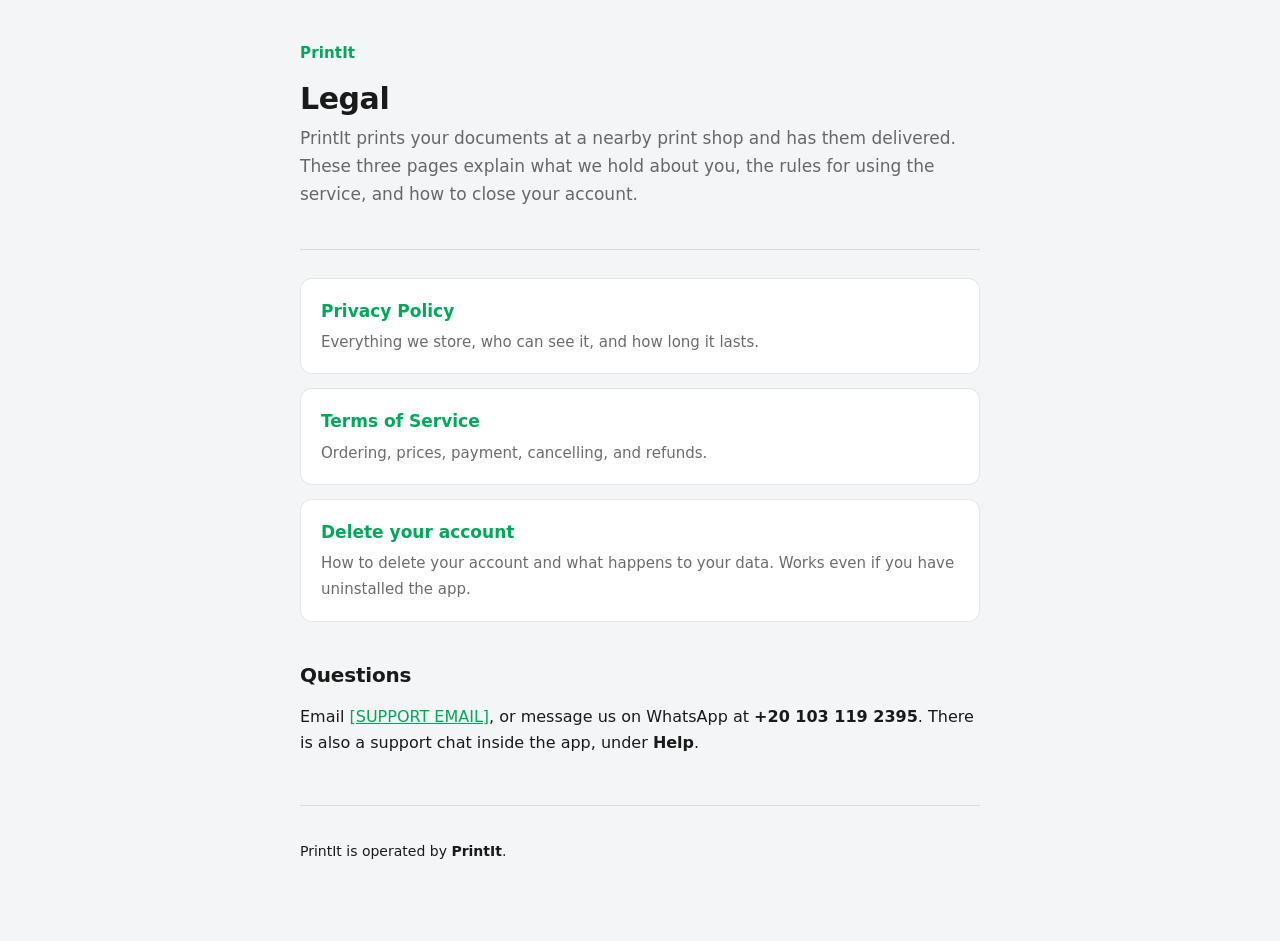
==== index.html @ 385496b7 "Add the public legal pages Google Play requires for PrintIt The privacy policy and the account-delet" ====
<!doctype html>
<!--
  PrintIt — legal pages index.

  This is the landing page for the three documents Google Play and the app link to.
  It exists so the site has a sensible root; the URLs that actually get submitted to
  Play are /privacy.html and /delete-account.html.

  PLACEHOLDER STILL OPEN on this page: [SUPPORT EMAIL]
  The entity name appears exactly once, in the footer.

  FILLED 15 September 2026: entity name = PrintIt.
  Support WhatsApp +20 103 119 2395 is published under "Questions" below.
-->
<html lang="en" dir="ltr">
<head>
<meta charset="utf-8">
<meta name="viewport" content="width=device-width, initial-scale=1">
<title>PrintIt — Legal</title>
<meta name="description" content="PrintIt's privacy policy, terms of service, and account deletion instructions.">
<link rel="stylesheet" href="style.css">
</head>
<body>
<div class="wrap">

<header class="masthead">
  <span class="brand">PrintIt</span>
  <h1>Legal</h1>
  <p class="lede">
    PrintIt prints your documents at a nearby print shop and has them delivered. These
    three pages explain what we hold about you, the rules for using the service, and how
    to close your account.
  </p>
</header>

<div class="cards">
  <a class="card" href="privacy.html">
    <strong>Privacy Policy</strong>
    <span>Everything we store, who can see it, and how long it lasts.</span>
  </a>

  <a class="card" href="terms.html">
    <strong>Terms of Service</strong>
    <span>Ordering, prices, payment, cancelling, and refunds.</span>
  </a>

  <a class="card" href="delete-account.html">
    <strong>Delete your account</strong>
    <span>How to delete your account and what happens to your data. Works even if you
    have uninstalled the app.</span>
  </a>
</div>

<h2>Questions</h2>

<p>Email <a href="mailto:[SUPPORT EMAIL]">[SUPPORT EMAIL]</a>, or message us on WhatsApp at
<strong>+20 103 119 2395</strong>. There is also a support chat inside the app, under
<strong>Help</strong>.</p>

<footer class="foot">
  <!-- The only place on this page that names the legal entity. -->
  <p>PrintIt is operated by <strong>PrintIt</strong>.</p>
</footer>

</div>
</body>
</html>
---- style.css ----
/* PrintIt legal pages — shared styling.
   No web fonts, no CDN, no scripts, no cookies. These pages load nothing from anywhere
   except this stylesheet, which is served from the same place as the page itself.
   Palette mirrors the app's own tokens so the pages read as the same product. */

:root {
  color-scheme: light dark;
  --bg: #F4F5F7;
  --surface: #FFFFFF;
  --ink: #1A1A1A;
  --muted: rgba(0, 0, 0, .58);
  --border: rgba(0, 0, 0, .10);
  --accent: #00A85A;
  --accent-ink: #00160B;
  --note-bg: #ECF8F1;
  --warn: #C2410C;
  --warn-bg: #FEF2E7;
}

@media (prefers-color-scheme: dark) {
  :root {
    --bg: #0F1113;
    --surface: #191C1F;
    --ink: #EDEEF0;
    --muted: rgba(237, 238, 240, .64);
    --border: rgba(255, 255, 255, .16);
    --accent: #57E39B;
    --accent-ink: #EAFFF4;
    --note-bg: #13251C;
    --warn: #F0906A;
    --warn-bg: #38281E;
  }
}

* { box-sizing: border-box; }

body {
  margin: 0;
  padding: 0;
  background: var(--bg);
  color: var(--ink);
  font: 16px/1.65 system-ui, -apple-system, "Segoe UI", Roboto, Helvetica, Arial, sans-serif;
  -webkit-text-size-adjust: 100%;
}

.wrap {
  max-width: 720px;
  margin: 0 auto;
  padding-block: 32px 64px;
  padding-inline: 20px;
}

header.masthead {
  padding-block: 8px 24px;
  border-bottom: 1px solid var(--border);
  margin-bottom: 28px;
}

.brand {
  font-size: 15px;
  font-weight: 700;
  letter-spacing: .01em;
  color: var(--accent);
  text-decoration: none;
  display: inline-block;
}

h1 {
  font-size: 30px;
  line-height: 1.25;
  margin: 14px 0 6px;
  letter-spacing: -.015em;
}

h2 {
  font-size: 20px;
  line-height: 1.3;
  margin: 40px 0 10px;
  padding-top: 20px;
  border-top: 1px solid var(--border);
  letter-spacing: -.01em;
}

h2:first-of-type { border-top: 0; padding-top: 0; }

h3 {
  font-size: 16px;
  margin: 24px 0 6px;
}

p, li { color: var(--ink); }

.lede {
  color: var(--muted);
  font-size: 17px;
  margin-top: 0;
}

.updated {
  color: var(--muted);
  font-size: 14px;
  margin: 0 0 4px;
}

ul, ol { padding-inline-start: 22px; }
li { margin-bottom: 7px; }

a { color: var(--accent); }
a:hover { text-decoration: none; }

code {
  font-family: ui-monospace, SFMono-Regular, Menlo, Consolas, monospace;
  font-size: .9em;
  background: var(--bg);
  border: 1px solid var(--border);
  border-radius: 4px;
  padding: 1px 5px;
}

.note, .warn {
  border: 1px solid var(--border);
  border-radius: 10px;
  padding: 16px 18px;
  margin: 20px 0;
}

.note { background: var(--note-bg); }

.warn {
  background: var(--warn-bg);
  border-color: var(--warn);
  color: var(--warn);
}

.warn strong { color: var(--warn); }

.note > :first-child, .warn > :first-child { margin-top: 0; }
.note > :last-child, .warn > :last-child { margin-bottom: 0; }

/* The card list on the index page. */
.cards { display: grid; gap: 14px; margin-top: 28px; }

.card {
  display: block;
  background: var(--surface);
  border: 1px solid var(--border);
  border-radius: 12px;
  padding: 18px 20px;
  text-decoration: none;
  color: var(--ink);
}

.card:hover { border-color: var(--accent); }
.card strong { display: block; font-size: 17px; color: var(--accent); margin-bottom: 4px; }
.card span { color: var(--muted); font-size: 15px; }

/* Definition-style rows for "what we collect". */
dl { margin: 14px 0; }
dt { font-weight: 650; margin-top: 16px; }
dd { margin: 4px 0 0; color: var(--muted); }

table {
  width: 100%;
  border-collapse: collapse;
  margin: 18px 0;
  font-size: 15px;
}

th, td {
  text-align: start;
  padding: 10px 12px;
  border: 1px solid var(--border);
  vertical-align: top;
}

th { background: var(--surface); font-weight: 650; }

.scroller { overflow-x: auto; }

footer.foot {
  margin-top: 48px;
  padding-top: 20px;
  border-top: 1px solid var(--border);
  color: var(--muted);
  font-size: 14px;
}

footer.foot a { color: var(--accent); }

.steps { counter-reset: step; list-style: none; padding-inline-start: 0; }

.steps li {
  counter-increment: step;
  position: relative;
  padding-inline-start: 38px;
  margin-bottom: 14px;
}

.steps li::before {
  content: counter(step);
  position: absolute;
  inset-inline-start: 0;
  top: 1px;
  width: 26px;
  height: 26px;
  border-radius: 50%;
  background: var(--accent);
  color: var(--accent-ink);
  font-size: 14px;
  font-weight: 700;
  display: grid;
  place-items: center;
}

@media (max-width: 480px) {
  h1 { font-size: 26px; }
  .wrap { padding-block: 24px 48px; }
}
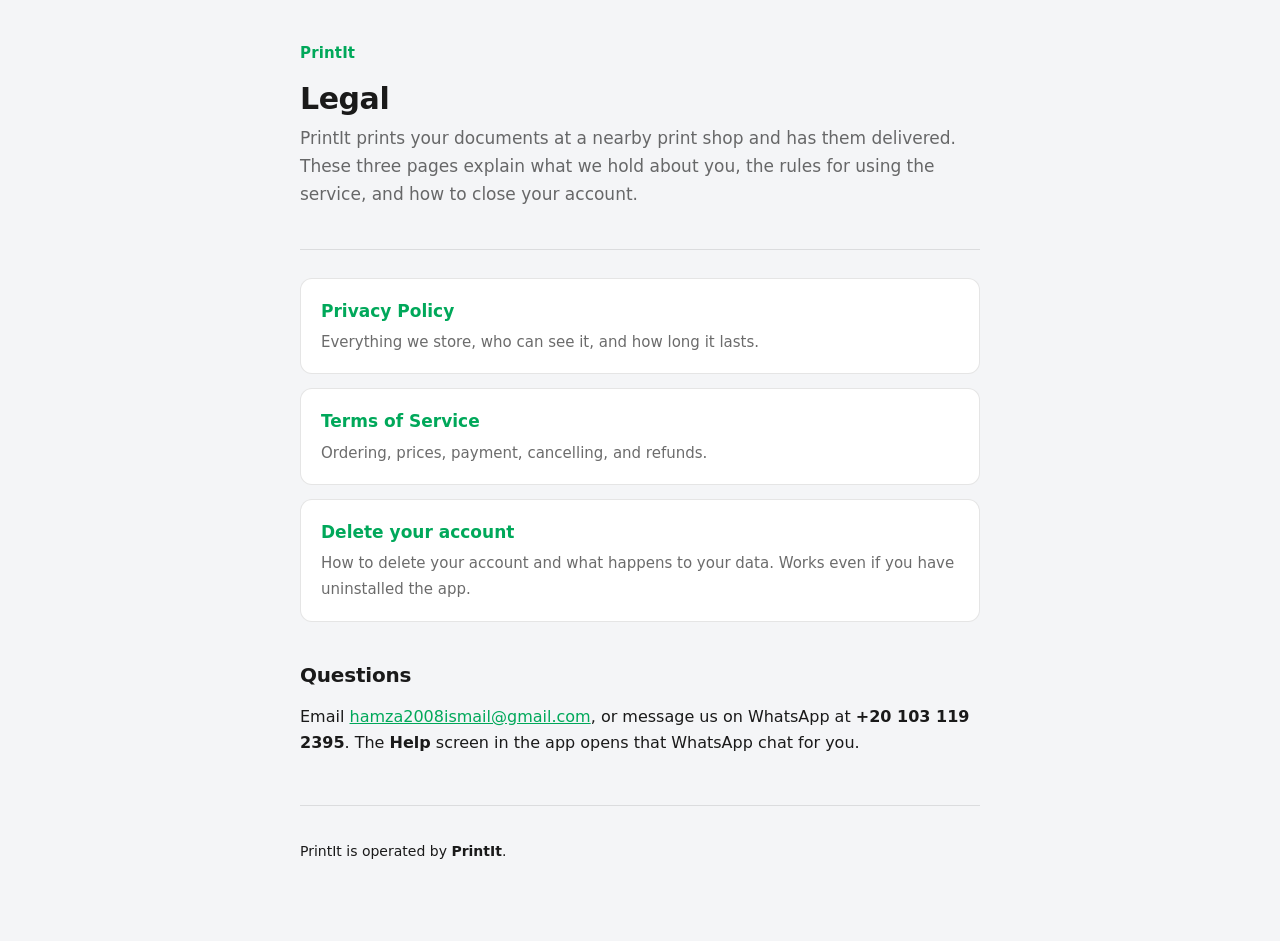
==== commit db03d871: "Fill the support email, publish no address until the registration exists, and correct five statement" ====
--- a/index.html
+++ b/index.html
@@ -6,11 +6,11 @@
   It exists so the site has a sensible root; the URLs that actually get submitted to
   Play are /privacy.html and /delete-account.html.
 
-  PLACEHOLDER STILL OPEN on this page: [SUPPORT EMAIL]
   The entity name appears exactly once, in the footer.
 
   FILLED 15 September 2026: entity name = PrintIt.
   Support WhatsApp +20 103 119 2395 is published under "Questions" below.
+  FILLED 11 October 2026: support email = hamza2008ismail@gmail.com.
 -->
 <html lang="en" dir="ltr">
 <head>
@@ -53,9 +53,9 @@
 
 <h2>Questions</h2>
 
-<p>Email <a href="mailto:[SUPPORT EMAIL]">[SUPPORT EMAIL]</a>, or message us on WhatsApp at
-<strong>+20 103 119 2395</strong>. There is also a support chat inside the app, under
-<strong>Help</strong>.</p>
+<p>Email <a href="mailto:hamza2008ismail@gmail.com">hamza2008ismail@gmail.com</a>, or message us on WhatsApp at
+<strong>+20 103 119 2395</strong>. The <strong>Help</strong> screen in the app opens that
+WhatsApp chat for you.</p>
 
 <footer class="foot">
   <!-- The only place on this page that names the legal entity. -->
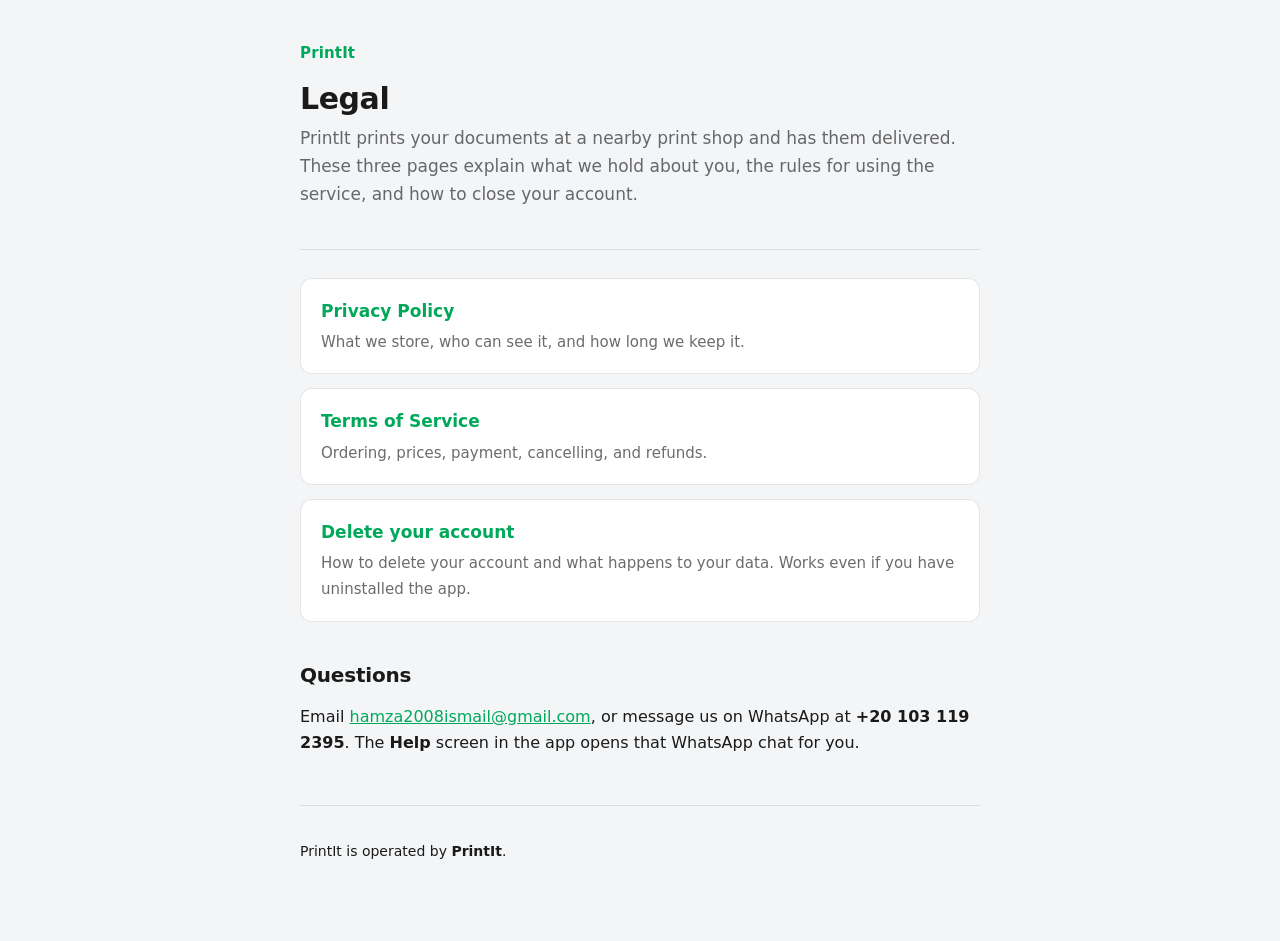
==== commit 2e4d9ccd: "Correct the statements a code audit found untrue, and date the pages 11 October 2026 Checked against" ====
--- a/index.html
+++ b/index.html
@@ -36,7 +36,7 @@
 <div class="cards">
   <a class="card" href="privacy.html">
     <strong>Privacy Policy</strong>
-    <span>Everything we store, who can see it, and how long it lasts.</span>
+    <span>What we store, who can see it, and how long we keep it.</span>
   </a>
 
   <a class="card" href="terms.html">
